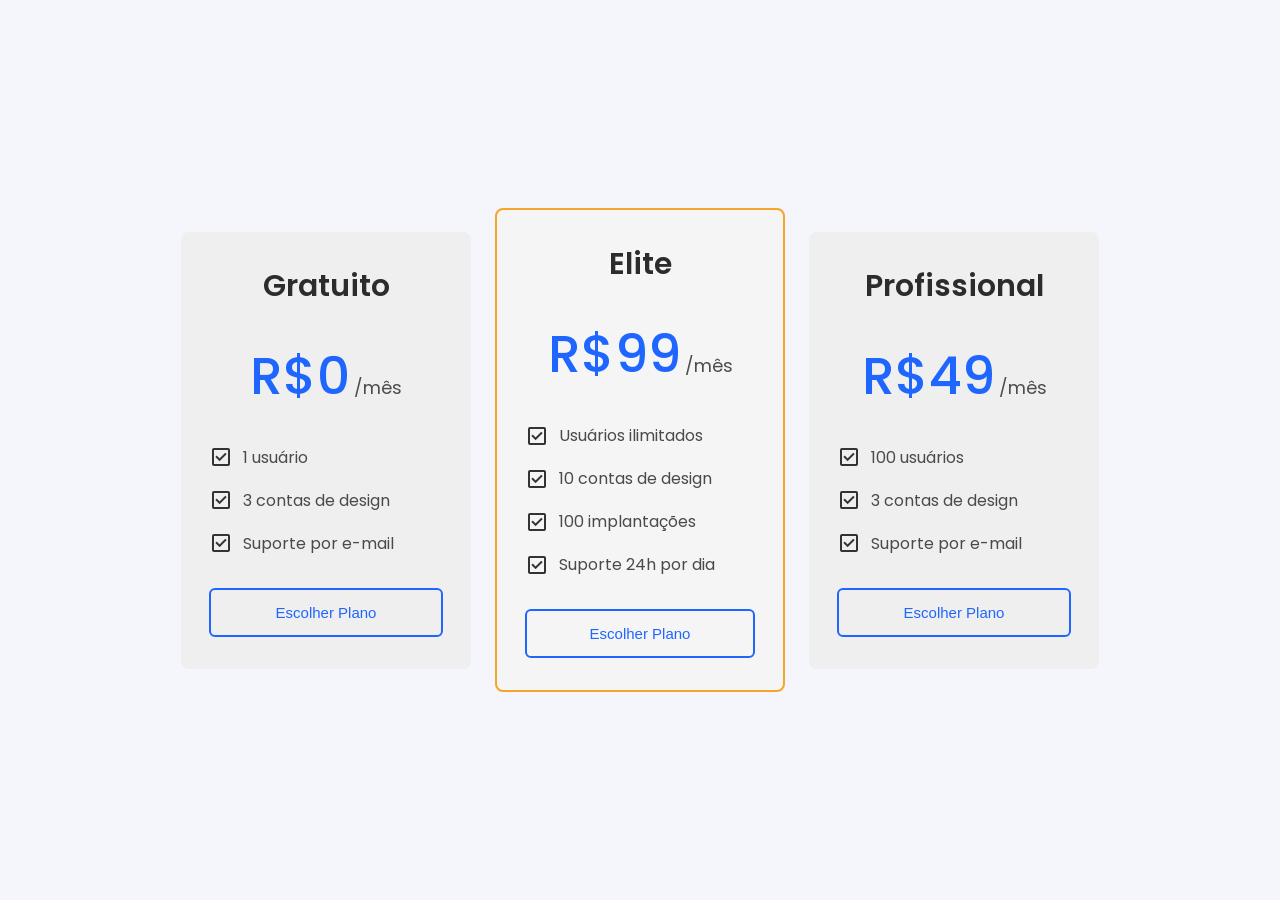
==== cards/index.html @ 855cc97e "Lab Cards" ====
<!DOCTYPE html>
<html lang="pt-br">
  <head>
    <meta charset="UTF-8" />
    <meta name="viewport" content="width=device-width, initial-scale=1.0" />
    <title>Escolha seu plano</title>
    <link rel="stylesheet" href="./style.css" />
    <link rel="preconnect" href="https://fonts.googleapis.com" />
    <link rel="preconnect" href="https://fonts.gstatic.com" crossorigin />
    <link
      href="https://fonts.googleapis.com/css2?family=Poppins:ital,wght@0,100;0,200;0,300;0,400;0,500;0,600;0,700;0,800;0,900;1,100;1,200;1,300;1,400;1,500;1,600;1,700;1,800;1,900&display=swap"
      rel="stylesheet"
    />
    <link
      rel="stylesheet"
      href="https://fonts.googleapis.com/css2?family=Material+Symbols+Outlined:opsz,wght,FILL,GRAD@24,400,0,0&icon_names=check_box"
    />
  </head>
  <body>
    <article>
      <h2>Gratuito</h2>
      <var></var>
      <ul>
        <li>
            <i class="material-symbols-outlined"> check_box </i>
            <p>1 usuário</p>
        </li>
        <li>
            <i class="material-symbols-outlined"> check_box </i>
            <p>3 contas de design</p>
        </li>
        <li>
            <i class="material-symbols-outlined"> check_box </i>
            <p>Suporte por e-mail</p>
        </li>
      </ul>
      <button>Escolher Plano</button>
    </article>
    <article>
      <h2>Elite</h2>
      <var></var>
      <ul>
        <li>
            <i class="material-symbols-outlined"> check_box </i>
            <p>Usuários ilimitados</p>
        </li>
        <li>
            <i class="material-symbols-outlined"> check_box </i>
            <p>10 contas de design</p>
        </li>
        <li>
            <i class="material-symbols-outlined"> check_box </i>
            <p>100 implantações</p>
        </li>
        <li>
            <i class="material-symbols-outlined"> check_box </i>
            <p>Suporte 24h por dia</p>
        </li>
      </ul>
      <button>Escolher Plano</button>
    </article>
    <article>
      <h2>Profissional</h2>
      <var></var>
      <ul>
        <li>
            <i class="material-symbols-outlined"> check_box </i>
            <p>100 usuários</p>
        </li>
        <li>
            <i class="material-symbols-outlined"> check_box </i>
            <p>3 contas de design</p>
        </li>
        <li>
            <i class="material-symbols-outlined"> check_box </i>
            <p>Suporte por e-mail</p>
        </li>
      </ul>
      <button>Escolher Plano</button>
    </article>
  </body>
</html>
---- cards/style.css ----
* {
    margin: 0;
    padding: 0;
    box-sizing: border-box;
  }
  
  body {
    font-family: "Poppins", sans-serif;
    background: #f4f6fb;
    min-height: 100vh;
    display: flex;
    justify-content: center;
    align-items: center;
    padding: 40px 20px;
  }
  
  body {
    display: flex;
    gap: 24px;
    flex-wrap: wrap;
  }
  
  article {
    width: 290px;
    background: #efefef;
    border-radius: 8px;
    padding: 32px 28px;
    text-align: center;
    position: relative;
    transition: 0.3s;
  }
  
  /* Card destaque */
  article:nth-child(2) {
    border: 2px solid #f4a52c;
    background: #f5f5f5;
  }
  
  h2 {
    font-size: 30px;
    color: #2c2c2c;
    margin-bottom: 28px;
    font-weight: 600;
  }
  
  /* PREÇO */
  var {
    display: block;
    font-style: normal;
    margin-bottom: 30px;
    position: relative;
  }
  
  article:nth-child(1) var::before {
    content: "R$0";
  }
  
  article:nth-child(2) var::before {
    content: "R$99";
  }
  
  article:nth-child(3) var::before {
    content: "R$49";
  }
  
  var::before {
    font-size: 52px;
    color: #1f66ff;
    font-weight: 500;
  }
  
  var::after {
    content: "/mês";
    color: #4c4c4c;
    font-size: 18px;
    margin-left: 4px;
  }
  
  /* LISTA */
  ul {
    list-style: none;
    margin-bottom: 32px;
  }
  
  li {
    display: flex;
    align-items: center;
    gap: 10px;
    margin-bottom: 18px;
    color: #4a4a4a;
    font-size: 16px;
  }
  
  .material-symbols-outlined {
    color: #333;
    font-size: 22px;
  }
  
  /* BOTÃO */
  button {
    width: 100%;
    padding: 14px;
    border: 2px solid #1f66ff;
    background: transparent;
    color: #1f66ff;
    border-radius: 6px;
    font-size: 15px;
    font-weight: 500;
    cursor: pointer;
    transition: 0.3s;
  }
  
  button:hover {
    background: #1f66ff;
    color: white;
  }
  
  /* RESPONSIVO */
  @media (max-width: 950px) {
    body {
      flex-direction: column;
      align-items: center;
    }
  }
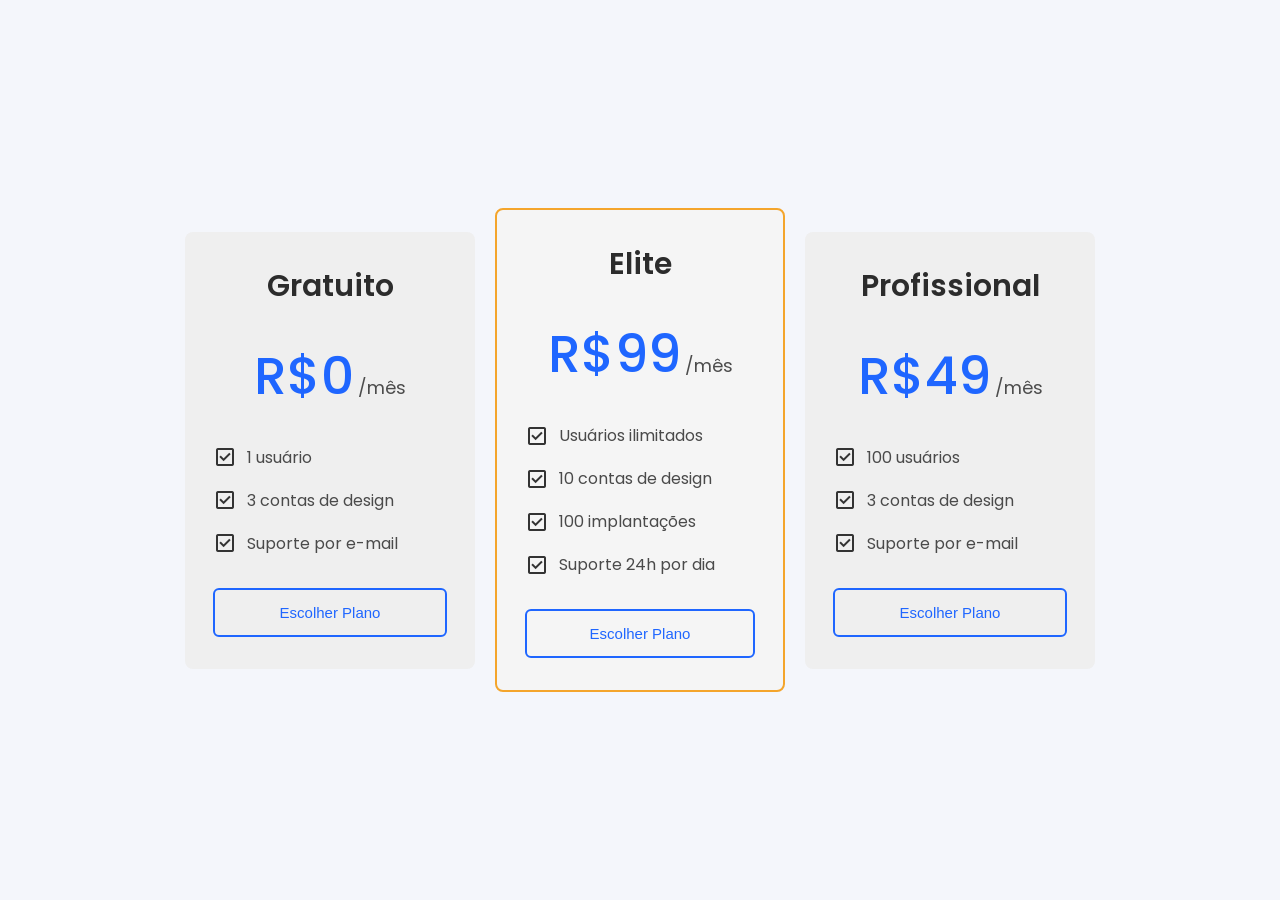
==== commit 3f683f18: "responsividade" ====
--- a/cards/index.html
+++ b/cards/index.html
@@ -19,7 +19,7 @@
   <body>
     <article>
       <h2>Gratuito</h2>
-      <var></var>
+      <var><abbr title="Real Brasileiro"></abbr></var>
       <ul>
         <li>
             <i class="material-symbols-outlined"> check_box </i>
--- a/cards/style.css
+++ b/cards/style.css
@@ -16,7 +16,7 @@
   
   body {
     display: flex;
-    gap: 24px;
+    gap: 20px;
     flex-wrap: wrap;
   }
   
@@ -30,7 +30,7 @@
     transition: 0.3s;
   }
   
-  /* Card destaque */
+
   article:nth-child(2) {
     border: 2px solid #f4a52c;
     background: #f5f5f5;
@@ -43,7 +43,7 @@
     font-weight: 600;
   }
   
-  /* PREÇO */
+  
   var {
     display: block;
     font-style: normal;
@@ -76,7 +76,7 @@
     margin-left: 4px;
   }
   
-  /* LISTA */
+
   ul {
     list-style: none;
     margin-bottom: 32px;
@@ -96,7 +96,7 @@
     font-size: 22px;
   }
   
-  /* BOTÃO */
+  
   button {
     width: 100%;
     padding: 14px;
@@ -115,7 +115,7 @@
     color: white;
   }
   
-  /* RESPONSIVO */
+ 
   @media (max-width: 950px) {
     body {
       flex-direction: column;
